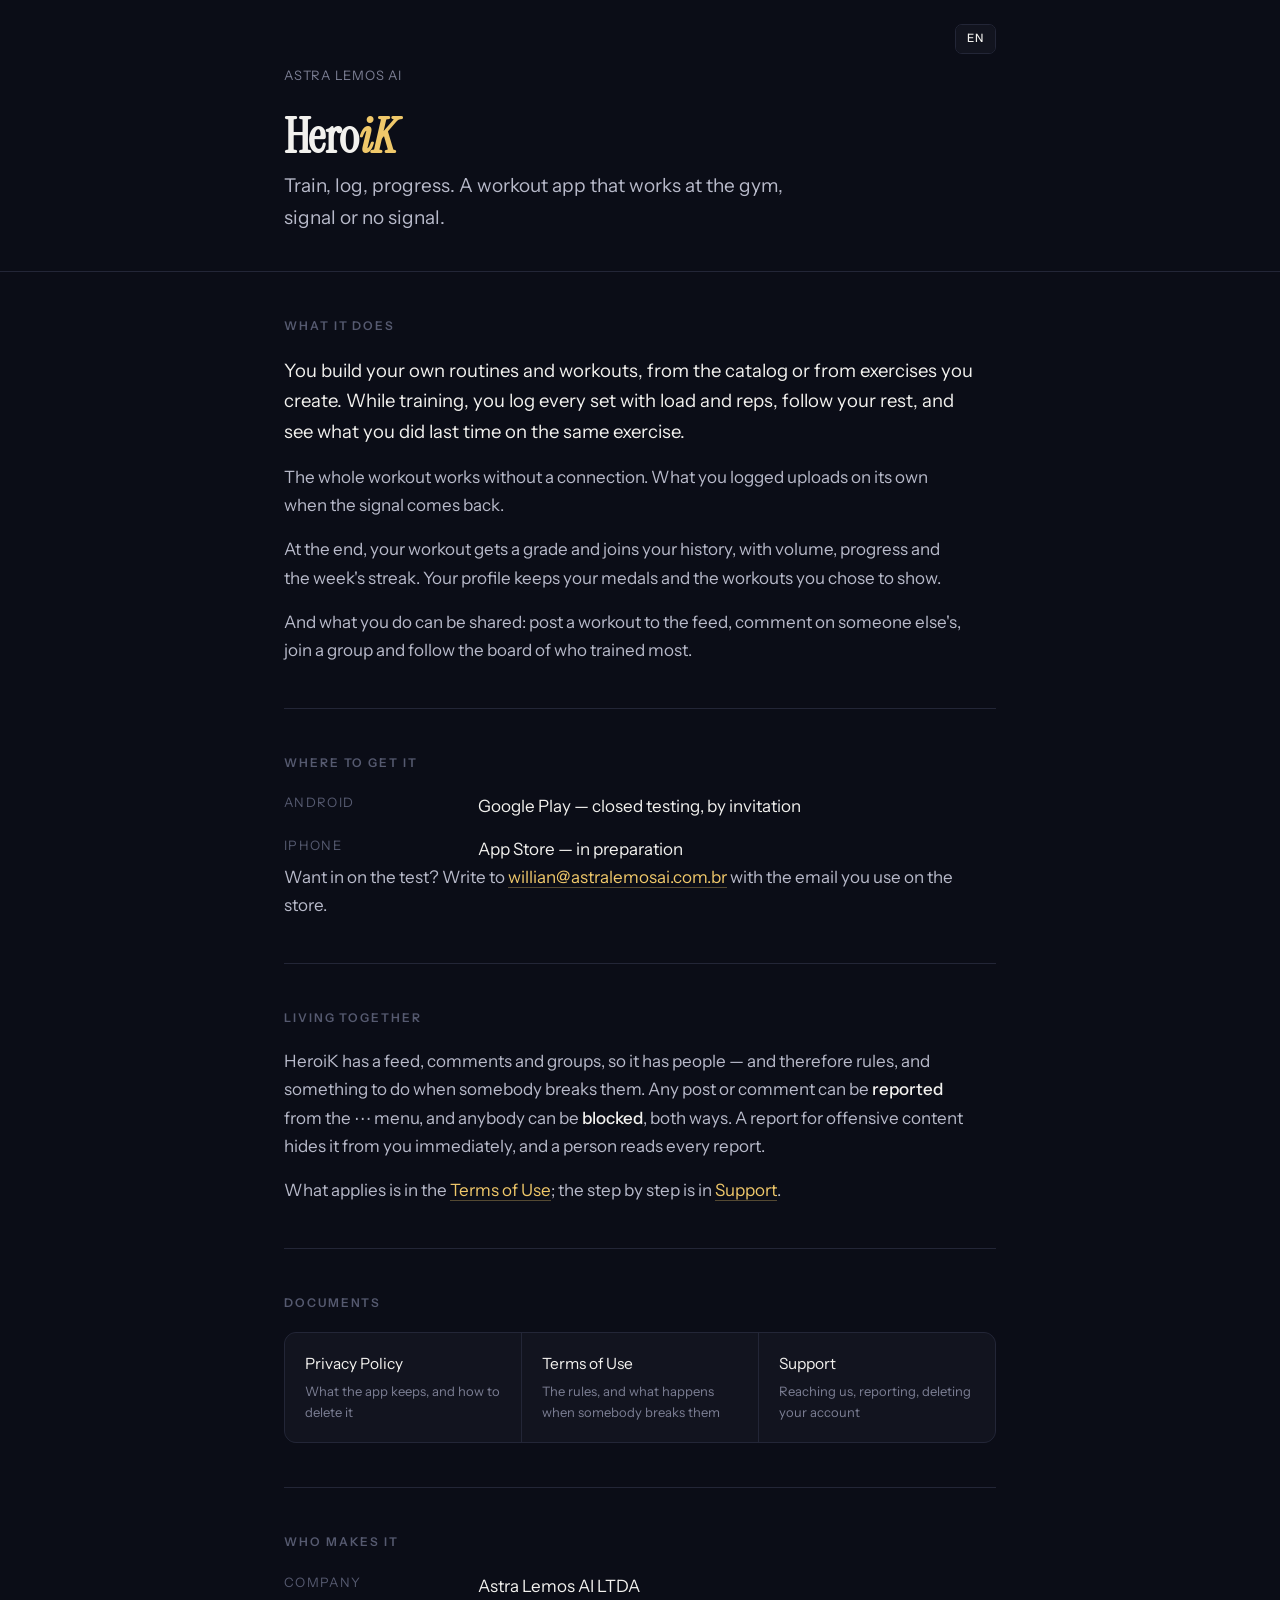
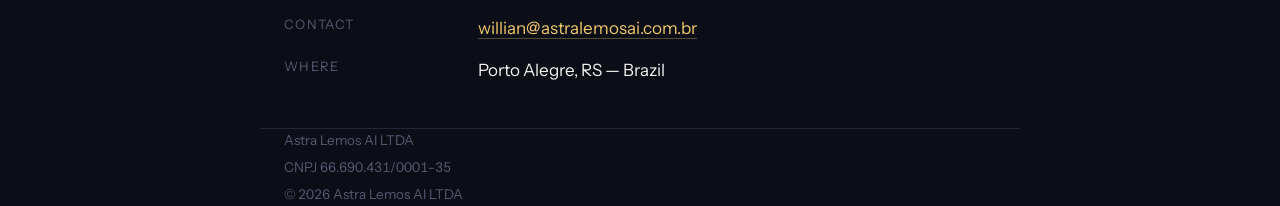
==== heroik/index.html @ e971ab11 "site: as páginas do HeroiK — privacidade, termos e suporte As duas lojas exigem uma URL de política " ====
<!doctype html>
<html lang="pt-BR">
<head>
<meta charset="utf-8">
<meta name="viewport" content="width=device-width, initial-scale=1">
<title data-title-pt="HeroiK — treine, registre, evolua" data-title-en="HeroiK — train, log, progress">HeroiK — treine, registre, evolua</title>
<meta name="description" content="HeroiK: aplicativo de treino com rotinas, registro de séries offline, nota por treino, grupos e ranking. Um produto da Astra Lemos AI LTDA.">
<link rel="canonical" href="https://astralemosai.com.br/heroik/">
<link rel="preconnect" href="https://fonts.googleapis.com">
<link rel="preconnect" href="https://fonts.gstatic.com" crossorigin>
<link rel="stylesheet" href="https://fonts.googleapis.com/css2?family=Instrument+Sans:wght@400;500;600&family=Instrument+Serif:ital@0;1&display=swap">
<link rel="stylesheet" href="page.css">
</head>
<body>

<header class="hero">
  <div class="shell">
    <div class="langs">
      <button type="button" data-lang="pt" aria-pressed="true">PT</button>
      <button type="button" data-lang="en" aria-pressed="false">EN</button>
    </div>
    <a class="back" href="/">Astra Lemos AI</a>

    <div data-lang="pt">
      <h1 class="wordmark">Hero<em>iK</em></h1>
      <p class="tagline">Treine, registre, evolua. Um aplicativo de treino que funciona na academia,
      com ou sem sinal.</p>
    </div>
    <div data-lang="en" hidden>
      <h1 class="wordmark">Hero<em>iK</em></h1>
      <p class="tagline">Train, log, progress. A workout app that works at the gym, signal or no
      signal.</p>
    </div>
  </div>
</header>

<main class="shell">

<!-- ══════════════════════════════ PORTUGUÊS ══════════════════════════════ -->
<div data-lang="pt">

  <section>
    <h2>O que ele faz</h2>
    <p class="lead">Você monta suas rotinas e seus treinos, com os exercícios do catálogo ou com os
    seus. Durante o treino, registra cada série com carga e repetições, acompanha o descanso e vê o que
    fez da última vez, no mesmo exercício.</p>
    <p>O treino inteiro funciona sem internet. O que você registrou sobe sozinho quando a conexão
    volta.</p>
    <p>No fim, seu treino recebe uma nota e entra no histórico, com o volume, a evolução e a sequência
    da semana. O perfil guarda suas medalhas e os treinos que você escolheu mostrar.</p>
    <p>E o que você faz pode ser compartilhado: publique um treino no feed, comente o de outra pessoa,
    entre num grupo e acompanhe o quadro de quem mais treinou.</p>
  </section>

  <section>
    <h2>Onde baixar</h2>
    <dl>
      <dt>Android</dt>
      <dd>Google Play — em teste fechado, por convite</dd>
      <dt>iPhone</dt>
      <dd>App Store — em preparação</dd>
    </dl>
    <p>Quer entrar no teste? Escreva para
    <a href="mailto:willian@astralemosai.com.br">willian@astralemosai.com.br</a> com o e-mail que você
    usa na loja.</p>
  </section>

  <section>
    <h2>Convivência</h2>
    <p>O HeroiK tem feed, comentários e grupos, então tem gente — e por isso tem regras e tem o que
    fazer quando alguém as quebra. Qualquer publicação ou comentário pode ser
    <strong>denunciado</strong> pelo menu ⋯, e qualquer pessoa pode ser <strong>bloqueada</strong>, nos
    dois sentidos. Uma denúncia por conteúdo ofensivo esconde aquilo de você na hora, e uma pessoa lê
    cada denúncia.</p>
    <p>O que vale está nos <a href="termos/">Termos de Uso</a>; o passo a passo está no
    <a href="suporte/">Suporte</a>.</p>
  </section>

  <section>
    <h2>Documentos</h2>
    <div class="related">
      <a href="privacidade/">Política de Privacidade<span>O que o aplicativo guarda e como apagar</span></a>
      <a href="termos/">Termos de Uso<span>As regras, e o que acontece quando alguém as quebra</span></a>
      <a href="suporte/">Suporte<span>Falar com a gente, denunciar, excluir a conta</span></a>
    </div>
  </section>

  <section>
    <h2>Quem faz</h2>
    <dl>
      <dt>Empresa</dt>
      <dd>Astra Lemos AI LTDA</dd>
      <dt>Contato</dt>
      <dd><a href="mailto:willian@astralemosai.com.br">willian@astralemosai.com.br</a></dd>
      <dt>Onde</dt>
      <dd>Porto Alegre, RS — Brasil</dd>
    </dl>
  </section>

</div>

<!-- ═══════════════════════════════ ENGLISH ═══════════════════════════════ -->
<div data-lang="en" hidden>

  <section>
    <h2>What it does</h2>
    <p class="lead">You build your own routines and workouts, from the catalog or from exercises you
    create. While training, you log every set with load and reps, follow your rest, and see what you did
    last time on the same exercise.</p>
    <p>The whole workout works without a connection. What you logged uploads on its own when the signal
    comes back.</p>
    <p>At the end, your workout gets a grade and joins your history, with volume, progress and the
    week's streak. Your profile keeps your medals and the workouts you chose to show.</p>
    <p>And what you do can be shared: post a workout to the feed, comment on someone else's, join a
    group and follow the board of who trained most.</p>
  </section>

  <section>
    <h2>Where to get it</h2>
    <dl>
      <dt>Android</dt>
      <dd>Google Play — closed testing, by invitation</dd>
      <dt>iPhone</dt>
      <dd>App Store — in preparation</dd>
    </dl>
    <p>Want in on the test? Write to
    <a href="mailto:willian@astralemosai.com.br">willian@astralemosai.com.br</a> with the email you use
    on the store.</p>
  </section>

  <section>
    <h2>Living together</h2>
    <p>HeroiK has a feed, comments and groups, so it has people — and therefore rules, and something to
    do when somebody breaks them. Any post or comment can be <strong>reported</strong> from the ⋯ menu,
    and anybody can be <strong>blocked</strong>, both ways. A report for offensive content hides it from
    you immediately, and a person reads every report.</p>
    <p>What applies is in the <a href="termos/">Terms of Use</a>; the step by step is in
    <a href="suporte/">Support</a>.</p>
  </section>

  <section>
    <h2>Documents</h2>
    <div class="related">
      <a href="privacidade/">Privacy Policy<span>What the app keeps, and how to delete it</span></a>
      <a href="termos/">Terms of Use<span>The rules, and what happens when somebody breaks them</span></a>
      <a href="suporte/">Support<span>Reaching us, reporting, deleting your account</span></a>
    </div>
  </section>

  <section>
    <h2>Who makes it</h2>
    <dl>
      <dt>Company</dt>
      <dd>Astra Lemos AI LTDA</dd>
      <dt>Contact</dt>
      <dd><a href="mailto:willian@astralemosai.com.br">willian@astralemosai.com.br</a></dd>
      <dt>Where</dt>
      <dd>Porto Alegre, RS — Brazil</dd>
    </dl>
  </section>

</div>

</main>

<footer class="shell">
  <p>Astra Lemos AI LTDA</p>
  <p class="legal">CNPJ 66.690.431/0001-35</p>
  <p class="legal">© <span id="year">2026</span> Astra Lemos AI LTDA</p>
</footer>

<script src="page.js"></script>
</body>
</html>
---- heroik/page.css ----
/* HeroiK pages — same language as the institutional page (index.html), but
   shared by a file instead of pasted into each one. The tokens, the fonts, the
   760px shell and the gold are that page's; what is new here is only what a
   long document needs: headings that nest, lists, and a table of contents. */

:root{
  --ground:#0B0D17;
  --panel:#12141F;
  --line:#232637;
  --ink:#F2F1EE;
  --body:#B8BACA;
  --muted:#7C7F94;
  --faint:#565A70;
  --gold:#F0C86A;
  --serif:"Instrument Serif",Georgia,"Times New Roman",serif;
  --sans:"Instrument Sans",system-ui,-apple-system,"Segoe UI",sans-serif;
}
*,*::before,*::after{box-sizing:border-box}
html{-webkit-text-size-adjust:100%;scroll-behavior:smooth}
body{
  margin:0;background:var(--ground);color:var(--body);
  font-family:var(--sans);font-size:17px;line-height:1.65;
  -webkit-font-smoothing:antialiased
}
img{max-width:100%}
[hidden]{display:none!important}
a{color:var(--gold);text-decoration:none;border-bottom:1px solid rgba(240,200,106,.32)}
a:hover{border-bottom-color:var(--gold)}
a:focus-visible{outline:2px solid var(--gold);outline-offset:3px;border-radius:2px}

.shell{max-width:760px;margin:0 auto;padding:0 24px}

/* ── header ───────────────────────────────────────────── */
.hero{position:relative;border-bottom:1px solid var(--line)}
.hero .shell{position:relative;padding:60px 24px 38px}
.back{
  display:inline-block;font-size:13px;letter-spacing:.06em;text-transform:uppercase;
  color:var(--muted);border:0;margin-bottom:26px
}
.back:hover{color:var(--ink)}
.wordmark{
  font-family:var(--serif);font-size:clamp(32px,6.5vw,48px);line-height:1.04;
  color:var(--ink);margin:0 0 8px;letter-spacing:-.012em
}
.wordmark em{font-style:italic;color:var(--gold)}
.tagline{margin:0;font-size:clamp(16px,2.4vw,19px);color:var(--body);max-width:40ch}
.updated{
  margin:16px 0 0;font-size:13.5px;color:var(--faint);font-variant-numeric:tabular-nums
}

.langs{
  position:absolute;top:24px;right:24px;display:flex;gap:2px;
  border:1px solid var(--line);border-radius:7px;overflow:hidden;background:rgba(11,13,23,.6)
}
.langs button{
  font:500 11.5px/1 var(--sans);letter-spacing:.09em;text-transform:uppercase;
  color:var(--muted);background:none;border:0;padding:8px 11px;cursor:pointer
}
.langs button[aria-pressed="true"]{background:var(--panel);color:var(--ink)}
.langs button:focus-visible{outline:2px solid var(--gold);outline-offset:-2px}

/* ── document body ────────────────────────────────────── */
section{padding:44px 0}
section + section{border-top:1px solid var(--line)}
h2{
  font-family:var(--sans);font-weight:600;font-size:12px;letter-spacing:.16em;
  text-transform:uppercase;color:var(--faint);margin:0 0 20px
}
h3{
  font-family:var(--serif);font-size:23px;font-weight:400;color:var(--ink);
  margin:30px 0 12px;line-height:1.25
}
h3:first-of-type{margin-top:0}
p{margin:0 0 16px;max-width:62ch}
p:last-child{margin-bottom:0}
.lead{font-size:18.5px;color:var(--ink);max-width:58ch}
strong{color:var(--ink);font-weight:500}
em.q{font-style:italic;color:var(--ink)}

ul,ol{margin:0 0 16px;padding-left:22px;max-width:62ch}
li{margin:0 0 9px}
li:last-child{margin-bottom:0}
li::marker{color:var(--faint)}

dl{margin:0;display:grid;gap:14px}
@media (min-width:620px){dl{grid-template-columns:170px 1fr;gap:14px 24px}}
dt{font-size:13px;letter-spacing:.1em;text-transform:uppercase;color:var(--faint);margin:0}
dd{margin:0;color:var(--ink)}

/* a panel for the one thing a reader should not miss on the page */
.note{
  background:var(--panel);border:1px solid var(--line);border-radius:12px;
  padding:22px 24px;margin:0 0 24px
}
.note p{margin:0 0 12px}
.note p:last-child{margin-bottom:0}

/* the three cross-links that every HeroiK page carries */
.related{display:grid;gap:1px;background:var(--line);border:1px solid var(--line);
  border-radius:12px;overflow:hidden}
@media (min-width:620px){.related{grid-template-columns:1fr 1fr 1fr}}
.related a{
  background:var(--panel);padding:18px 20px;border:0;color:var(--ink);
  font-size:15.5px;display:block
}
.related a:hover{background:#171A28}
.related a span{display:block;font-size:13px;color:var(--muted);margin-top:4px}

footer{border-top:1px solid var(--line);padding:30px 0 46px;font-size:13.5px;color:var(--faint)}
footer p{margin:0 0 5px;max-width:none}
footer .legal{font-variant-numeric:tabular-nums}

@media (prefers-reduced-motion:reduce){html{scroll-behavior:auto}}
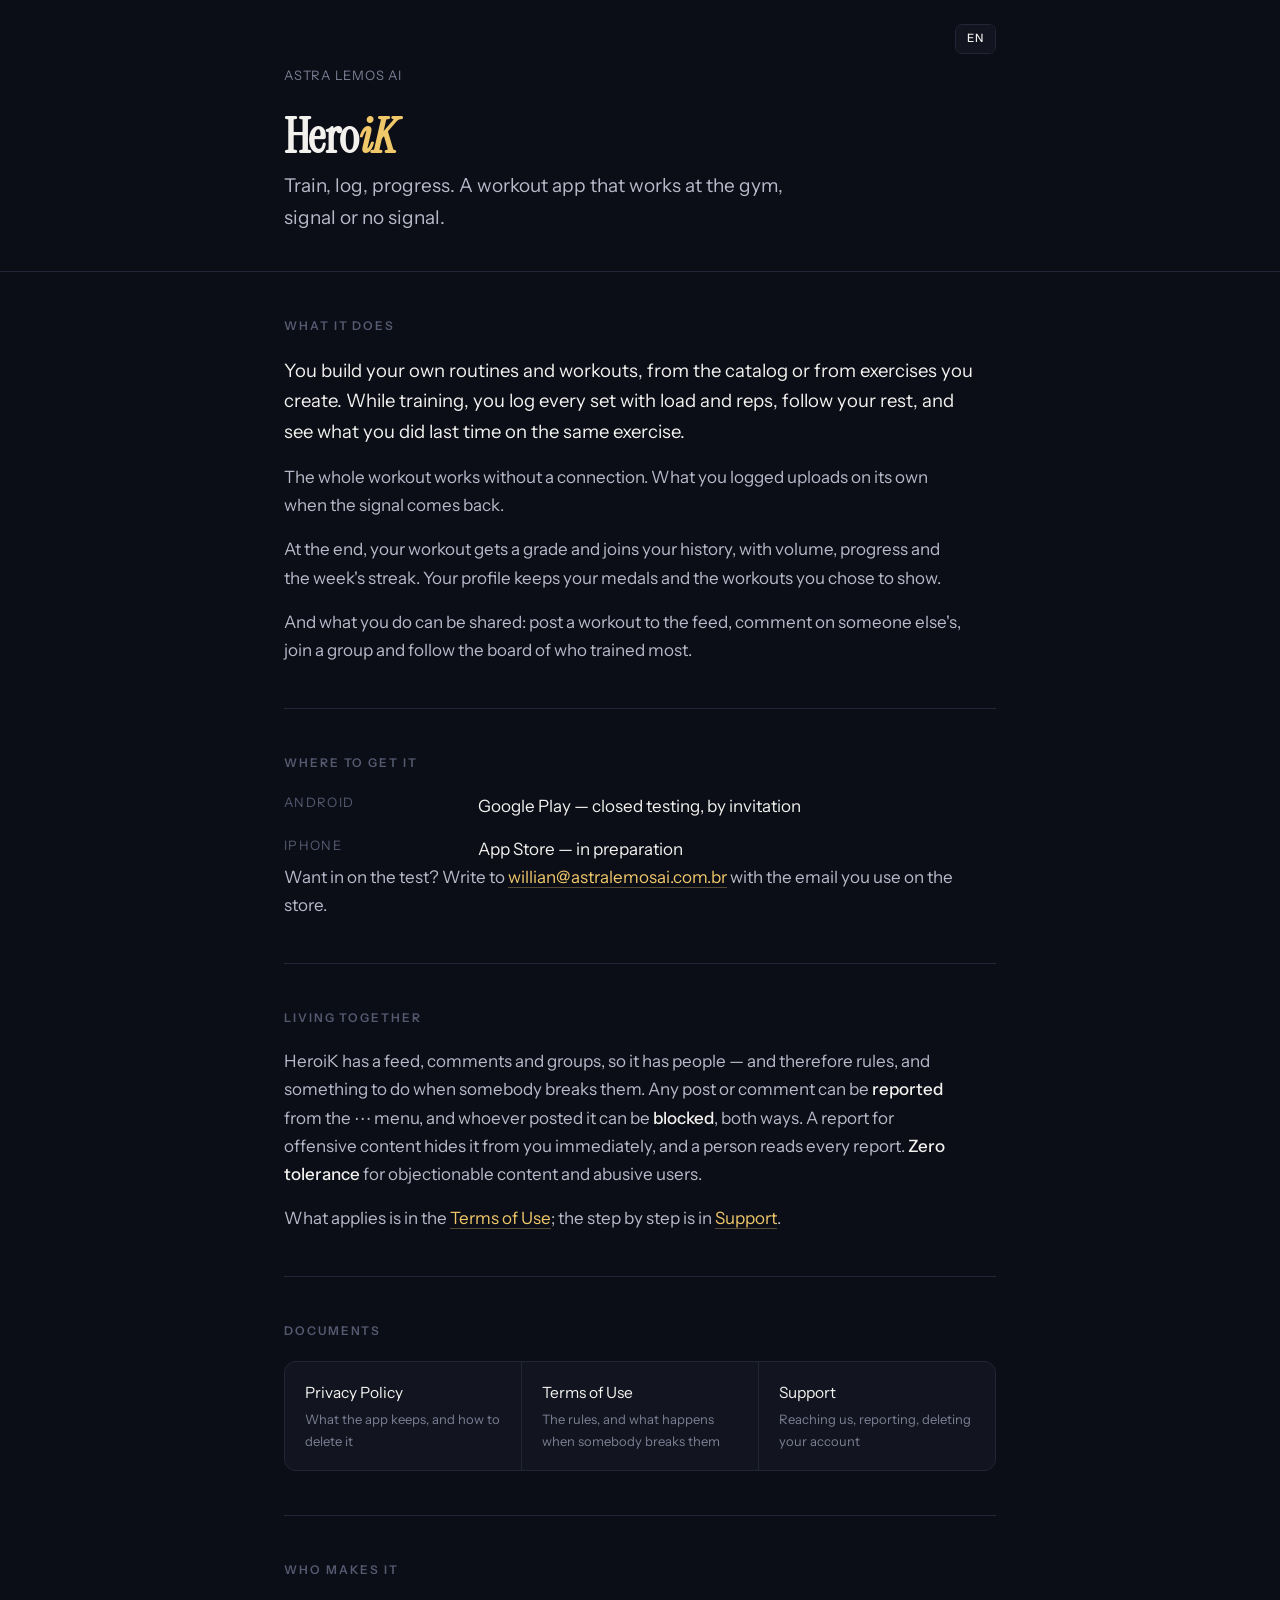
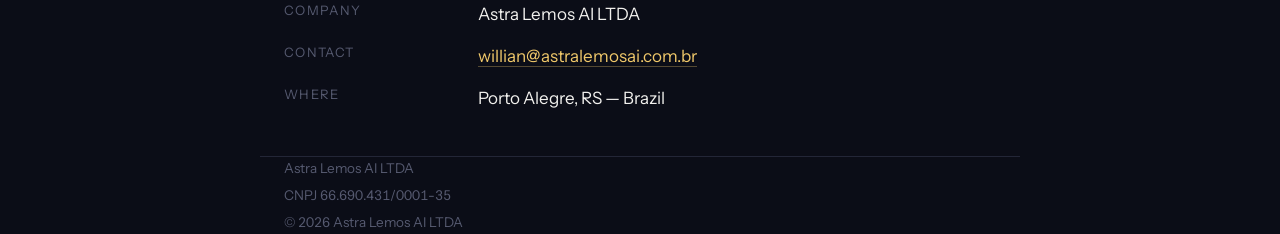
==== commit f84df576: "site: tolerância zero nos termos, e o bloqueio como ele é A App Store reprovou a 1.0 (5) pela Guidel" ====
--- a/heroik/index.html
+++ b/heroik/index.html
@@ -69,9 +69,9 @@
     <h2>Convivência</h2>
     <p>O HeroiK tem feed, comentários e grupos, então tem gente — e por isso tem regras e tem o que
     fazer quando alguém as quebra. Qualquer publicação ou comentário pode ser
-    <strong>denunciado</strong> pelo menu ⋯, e qualquer pessoa pode ser <strong>bloqueada</strong>, nos
+    <strong>denunciado</strong> pelo menu ⋯, e quem o publicou pode ser <strong>bloqueado</strong>, nos
     dois sentidos. Uma denúncia por conteúdo ofensivo esconde aquilo de você na hora, e uma pessoa lê
-    cada denúncia.</p>
+    cada denúncia. <strong>Tolerância zero</strong> com conteúdo ofensivo e com usuários abusivos.</p>
     <p>O que vale está nos <a href="termos/">Termos de Uso</a>; o passo a passo está no
     <a href="suporte/">Suporte</a>.</p>
   </section>
@@ -132,8 +132,9 @@
     <h2>Living together</h2>
     <p>HeroiK has a feed, comments and groups, so it has people — and therefore rules, and something to
     do when somebody breaks them. Any post or comment can be <strong>reported</strong> from the ⋯ menu,
-    and anybody can be <strong>blocked</strong>, both ways. A report for offensive content hides it from
-    you immediately, and a person reads every report.</p>
+    and whoever posted it can be <strong>blocked</strong>, both ways. A report for offensive content
+    hides it from you immediately, and a person reads every report. <strong>Zero tolerance</strong> for
+    objectionable content and abusive users.</p>
     <p>What applies is in the <a href="termos/">Terms of Use</a>; the step by step is in
     <a href="suporte/">Support</a>.</p>
   </section>
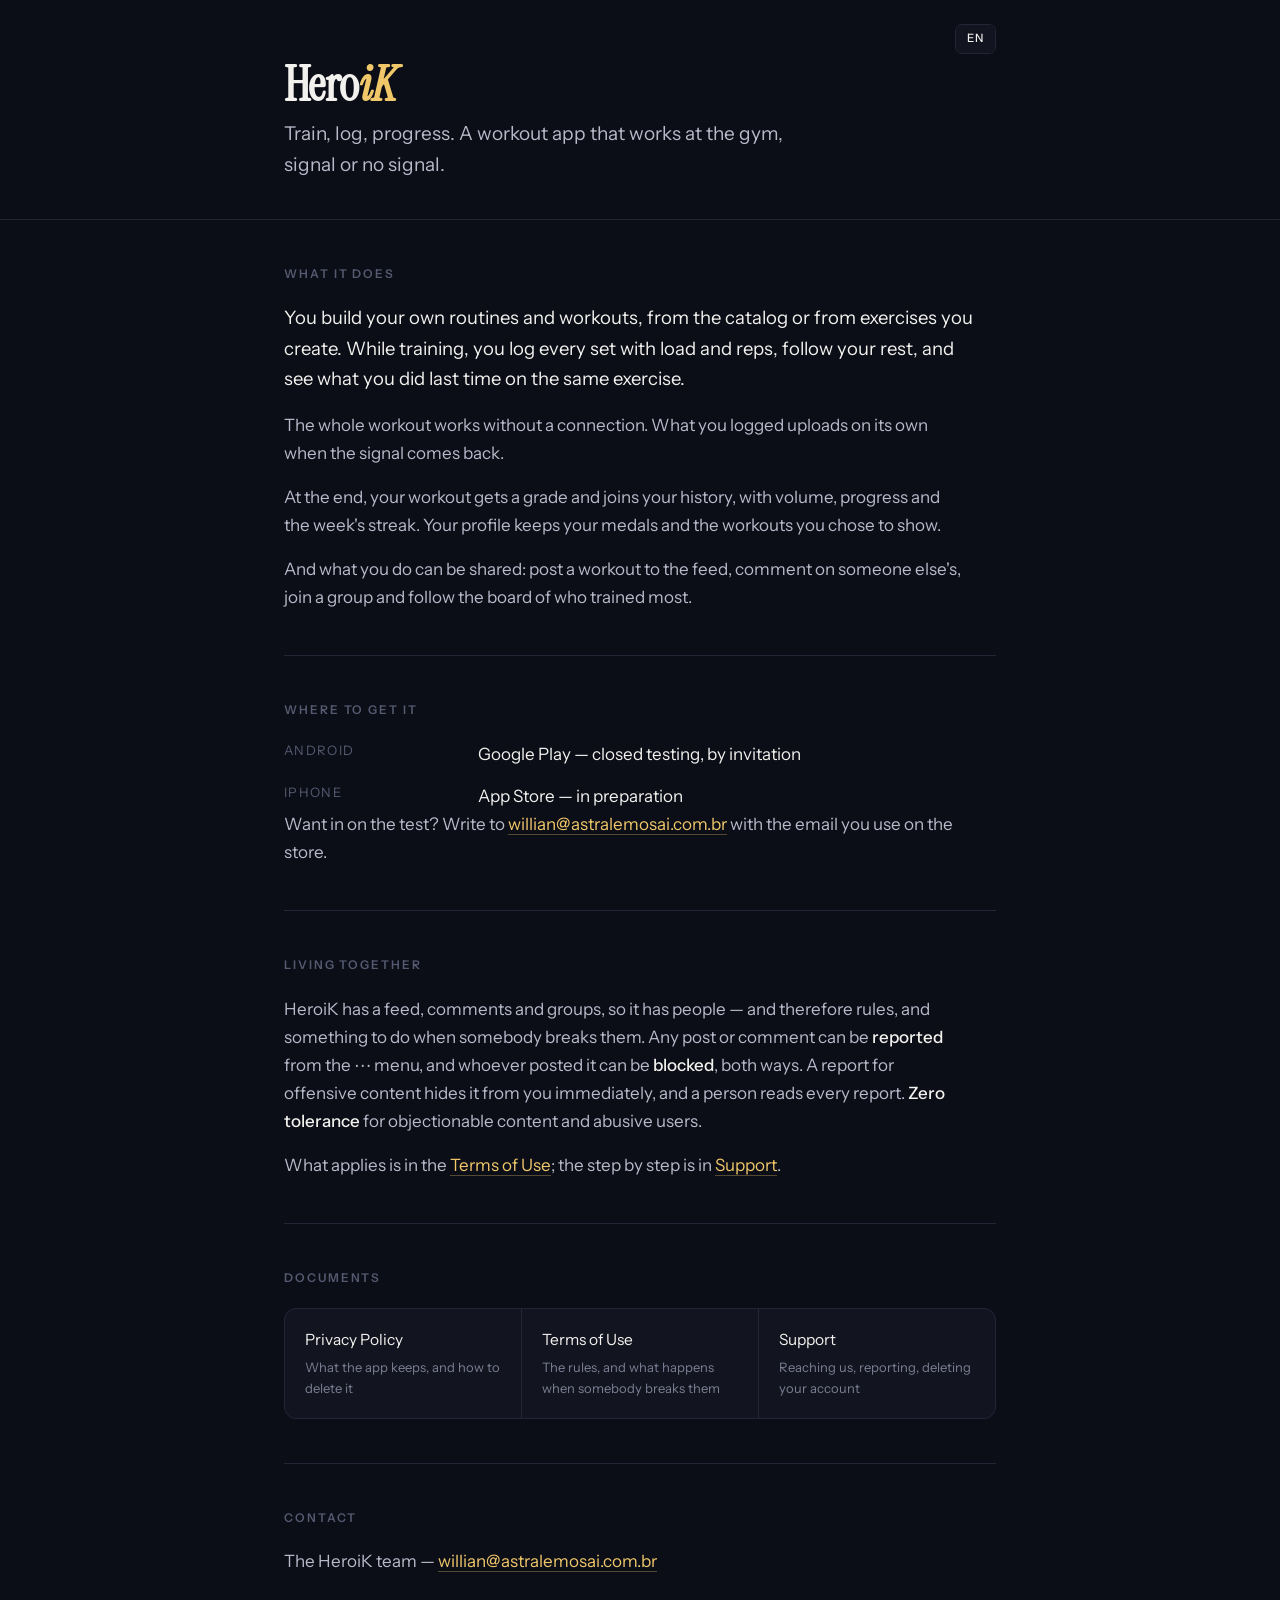
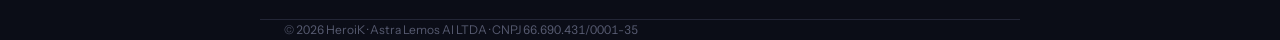
==== commit 2b15ee4b: "site: as páginas do HeroiK falam como a equipe do HeroiK A razão social, o CNPJ e a cidade saem do c" ====
--- a/heroik/index.html
+++ b/heroik/index.html
@@ -4,7 +4,7 @@
 <meta charset="utf-8">
 <meta name="viewport" content="width=device-width, initial-scale=1">
 <title data-title-pt="HeroiK — treine, registre, evolua" data-title-en="HeroiK — train, log, progress">HeroiK — treine, registre, evolua</title>
-<meta name="description" content="HeroiK: aplicativo de treino com rotinas, registro de séries offline, nota por treino, grupos e ranking. Um produto da Astra Lemos AI LTDA.">
+<meta name="description" content="HeroiK: aplicativo de treino com rotinas, registro de séries offline, nota por treino, grupos e ranking.">
 <link rel="canonical" href="https://astralemosai.com.br/heroik/">
 <link rel="preconnect" href="https://fonts.googleapis.com">
 <link rel="preconnect" href="https://fonts.gstatic.com" crossorigin>
@@ -19,7 +19,6 @@
       <button type="button" data-lang="pt" aria-pressed="true">PT</button>
       <button type="button" data-lang="en" aria-pressed="false">EN</button>
     </div>
-    <a class="back" href="/">Astra Lemos AI</a>
 
     <div data-lang="pt">
       <h1 class="wordmark">Hero<em>iK</em></h1>
@@ -86,15 +85,9 @@
   </section>
 
   <section>
-    <h2>Quem faz</h2>
-    <dl>
-      <dt>Empresa</dt>
-      <dd>Astra Lemos AI LTDA</dd>
-      <dt>Contato</dt>
-      <dd><a href="mailto:willian@astralemosai.com.br">willian@astralemosai.com.br</a></dd>
-      <dt>Onde</dt>
-      <dd>Porto Alegre, RS — Brasil</dd>
-    </dl>
+    <h2>Contato</h2>
+    <p>Equipe HeroiK —
+    <a href="mailto:willian@astralemosai.com.br">willian@astralemosai.com.br</a></p>
   </section>
 
 </div>
@@ -149,15 +142,9 @@
   </section>
 
   <section>
-    <h2>Who makes it</h2>
-    <dl>
-      <dt>Company</dt>
-      <dd>Astra Lemos AI LTDA</dd>
-      <dt>Contact</dt>
-      <dd><a href="mailto:willian@astralemosai.com.br">willian@astralemosai.com.br</a></dd>
-      <dt>Where</dt>
-      <dd>Porto Alegre, RS — Brazil</dd>
-    </dl>
+    <h2>Contact</h2>
+    <p>The HeroiK team —
+    <a href="mailto:willian@astralemosai.com.br">willian@astralemosai.com.br</a></p>
   </section>
 
 </div>
@@ -165,9 +152,7 @@
 </main>
 
 <footer class="shell">
-  <p>Astra Lemos AI LTDA</p>
-  <p class="legal">CNPJ 66.690.431/0001-35</p>
-  <p class="legal">© <span id="year">2026</span> Astra Lemos AI LTDA</p>
+  <p class="legal">© <span id="year">2026</span> HeroiK · Astra Lemos AI LTDA · CNPJ 66.690.431/0001-35</p>
 </footer>
 
 <script src="page.js"></script>
--- a/heroik/page.css
+++ b/heroik/page.css
@@ -106,7 +106,7 @@
 .related a:hover{background:#171A28}
 .related a span{display:block;font-size:13px;color:var(--muted);margin-top:4px}
 
-footer{border-top:1px solid var(--line);padding:30px 0 46px;font-size:13.5px;color:var(--faint)}
+footer{border-top:1px solid var(--line);padding:24px 0 40px;font-size:12px;color:var(--faint)}
 footer p{margin:0 0 5px;max-width:none}
 footer .legal{font-variant-numeric:tabular-nums}
 
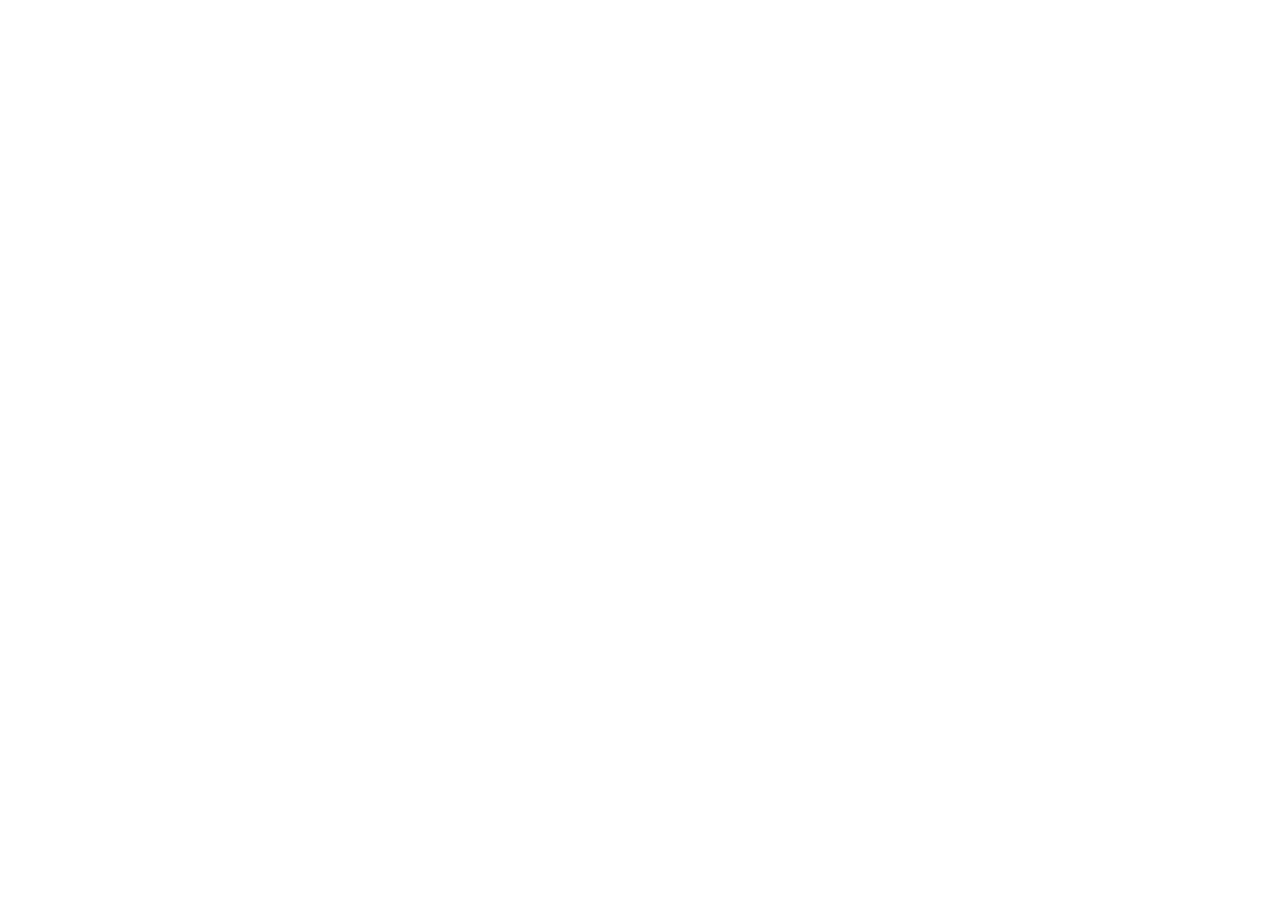
==== commit b4474753: "heroik: the pages moved to heroik.com.br — redirects, kept forever HeroiK now has its own site, buil" ====
--- a/heroik/index.html
+++ b/heroik/index.html
@@ -3,158 +3,15 @@
 <head>
 <meta charset="utf-8">
 <meta name="viewport" content="width=device-width, initial-scale=1">
-<title data-title-pt="HeroiK — treine, registre, evolua" data-title-en="HeroiK — train, log, progress">HeroiK — treine, registre, evolua</title>
-<meta name="description" content="HeroiK: aplicativo de treino com rotinas, registro de séries offline, nota por treino, grupos e ranking.">
-<link rel="canonical" href="https://astralemosai.com.br/heroik/">
-<link rel="preconnect" href="https://fonts.googleapis.com">
-<link rel="preconnect" href="https://fonts.gstatic.com" crossorigin>
-<link rel="stylesheet" href="https://fonts.googleapis.com/css2?family=Instrument+Sans:wght@400;500;600&family=Instrument+Serif:ital@0;1&display=swap">
-<link rel="stylesheet" href="page.css">
+<title>HeroiK</title>
+<!-- This page moved to heroik.com.br. GitHub Pages cannot send a 301, so the
+     redirect is a refresh, and the canonical link tells search engines where
+     the page lives now. Kept forever: the app and old links still point here. -->
+<link rel="canonical" href="https://heroik.com.br/">
+<meta http-equiv="refresh" content="0; url=https://heroik.com.br/">
 </head>
 <body>
-
-<header class="hero">
-  <div class="shell">
-    <div class="langs">
-      <button type="button" data-lang="pt" aria-pressed="true">PT</button>
-      <button type="button" data-lang="en" aria-pressed="false">EN</button>
-    </div>
-
-    <div data-lang="pt">
-      <h1 class="wordmark">Hero<em>iK</em></h1>
-      <p class="tagline">Treine, registre, evolua. Um aplicativo de treino que funciona na academia,
-      com ou sem sinal.</p>
-    </div>
-    <div data-lang="en" hidden>
-      <h1 class="wordmark">Hero<em>iK</em></h1>
-      <p class="tagline">Train, log, progress. A workout app that works at the gym, signal or no
-      signal.</p>
-    </div>
-  </div>
-</header>
-
-<main class="shell">
-
-<!-- ══════════════════════════════ PORTUGUÊS ══════════════════════════════ -->
-<div data-lang="pt">
-
-  <section>
-    <h2>O que ele faz</h2>
-    <p class="lead">Você monta suas rotinas e seus treinos, com os exercícios do catálogo ou com os
-    seus. Durante o treino, registra cada série com carga e repetições, acompanha o descanso e vê o que
-    fez da última vez, no mesmo exercício.</p>
-    <p>O treino inteiro funciona sem internet. O que você registrou sobe sozinho quando a conexão
-    volta.</p>
-    <p>No fim, seu treino recebe uma nota e entra no histórico, com o volume, a evolução e a sequência
-    da semana. O perfil guarda suas medalhas e os treinos que você escolheu mostrar.</p>
-    <p>E o que você faz pode ser compartilhado: publique um treino no feed, comente o de outra pessoa,
-    entre num grupo e acompanhe o quadro de quem mais treinou.</p>
-  </section>
-
-  <section>
-    <h2>Onde baixar</h2>
-    <dl>
-      <dt>Android</dt>
-      <dd>Google Play — em teste fechado, por convite</dd>
-      <dt>iPhone</dt>
-      <dd>App Store — em preparação</dd>
-    </dl>
-    <p>Quer entrar no teste? Escreva para
-    <a href="mailto:willian@astralemosai.com.br">willian@astralemosai.com.br</a> com o e-mail que você
-    usa na loja.</p>
-  </section>
-
-  <section>
-    <h2>Convivência</h2>
-    <p>O HeroiK tem feed, comentários e grupos, então tem gente — e por isso tem regras e tem o que
-    fazer quando alguém as quebra. Qualquer publicação ou comentário pode ser
-    <strong>denunciado</strong> pelo menu ⋯, e quem o publicou pode ser <strong>bloqueado</strong>, nos
-    dois sentidos. Uma denúncia por conteúdo ofensivo esconde aquilo de você na hora, e uma pessoa lê
-    cada denúncia. <strong>Tolerância zero</strong> com conteúdo ofensivo e com usuários abusivos.</p>
-    <p>O que vale está nos <a href="termos/">Termos de Uso</a>; o passo a passo está no
-    <a href="suporte/">Suporte</a>.</p>
-  </section>
-
-  <section>
-    <h2>Documentos</h2>
-    <div class="related">
-      <a href="privacidade/">Política de Privacidade<span>O que o aplicativo guarda e como apagar</span></a>
-      <a href="termos/">Termos de Uso<span>As regras, e o que acontece quando alguém as quebra</span></a>
-      <a href="suporte/">Suporte<span>Falar com a gente, denunciar, excluir a conta</span></a>
-    </div>
-  </section>
-
-  <section>
-    <h2>Contato</h2>
-    <p>Equipe HeroiK —
-    <a href="mailto:willian@astralemosai.com.br">willian@astralemosai.com.br</a></p>
-  </section>
-
-</div>
-
-<!-- ═══════════════════════════════ ENGLISH ═══════════════════════════════ -->
-<div data-lang="en" hidden>
-
-  <section>
-    <h2>What it does</h2>
-    <p class="lead">You build your own routines and workouts, from the catalog or from exercises you
-    create. While training, you log every set with load and reps, follow your rest, and see what you did
-    last time on the same exercise.</p>
-    <p>The whole workout works without a connection. What you logged uploads on its own when the signal
-    comes back.</p>
-    <p>At the end, your workout gets a grade and joins your history, with volume, progress and the
-    week's streak. Your profile keeps your medals and the workouts you chose to show.</p>
-    <p>And what you do can be shared: post a workout to the feed, comment on someone else's, join a
-    group and follow the board of who trained most.</p>
-  </section>
-
-  <section>
-    <h2>Where to get it</h2>
-    <dl>
-      <dt>Android</dt>
-      <dd>Google Play — closed testing, by invitation</dd>
-      <dt>iPhone</dt>
-      <dd>App Store — in preparation</dd>
-    </dl>
-    <p>Want in on the test? Write to
-    <a href="mailto:willian@astralemosai.com.br">willian@astralemosai.com.br</a> with the email you use
-    on the store.</p>
-  </section>
-
-  <section>
-    <h2>Living together</h2>
-    <p>HeroiK has a feed, comments and groups, so it has people — and therefore rules, and something to
-    do when somebody breaks them. Any post or comment can be <strong>reported</strong> from the ⋯ menu,
-    and whoever posted it can be <strong>blocked</strong>, both ways. A report for offensive content
-    hides it from you immediately, and a person reads every report. <strong>Zero tolerance</strong> for
-    objectionable content and abusive users.</p>
-    <p>What applies is in the <a href="termos/">Terms of Use</a>; the step by step is in
-    <a href="suporte/">Support</a>.</p>
-  </section>
-
-  <section>
-    <h2>Documents</h2>
-    <div class="related">
-      <a href="privacidade/">Privacy Policy<span>What the app keeps, and how to delete it</span></a>
-      <a href="termos/">Terms of Use<span>The rules, and what happens when somebody breaks them</span></a>
-      <a href="suporte/">Support<span>Reaching us, reporting, deleting your account</span></a>
-    </div>
-  </section>
-
-  <section>
-    <h2>Contact</h2>
-    <p>The HeroiK team —
-    <a href="mailto:willian@astralemosai.com.br">willian@astralemosai.com.br</a></p>
-  </section>
-
-</div>
-
-</main>
-
-<footer class="shell">
-  <p class="legal">© <span id="year">2026</span> HeroiK · Astra Lemos AI LTDA · CNPJ 66.690.431/0001-35</p>
-</footer>
-
-<script src="page.js"></script>
+<p>Esta página agora está em <a href="https://heroik.com.br/">heroik.com.br/</a>.</p>
+<p lang="en">This page is now at <a href="https://heroik.com.br/en/">heroik.com.br/en/</a>.</p>
 </body>
 </html>
